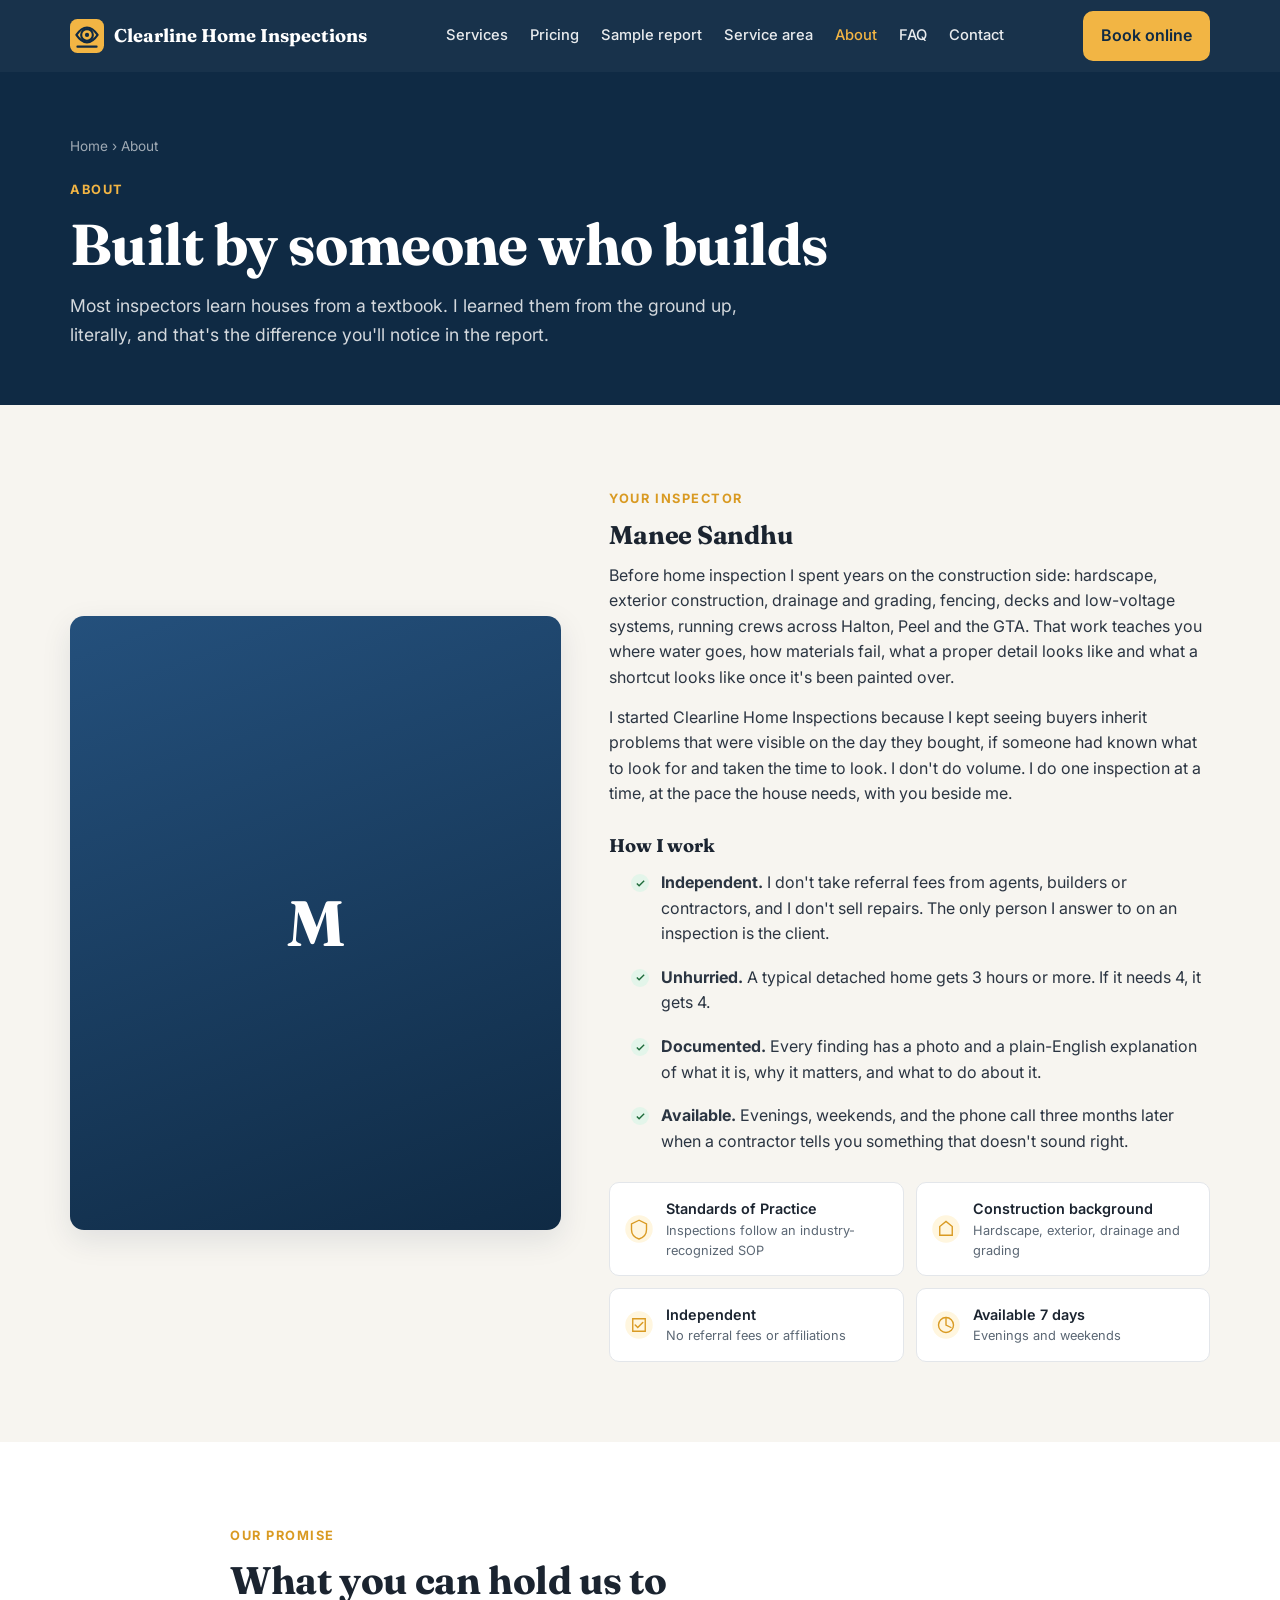
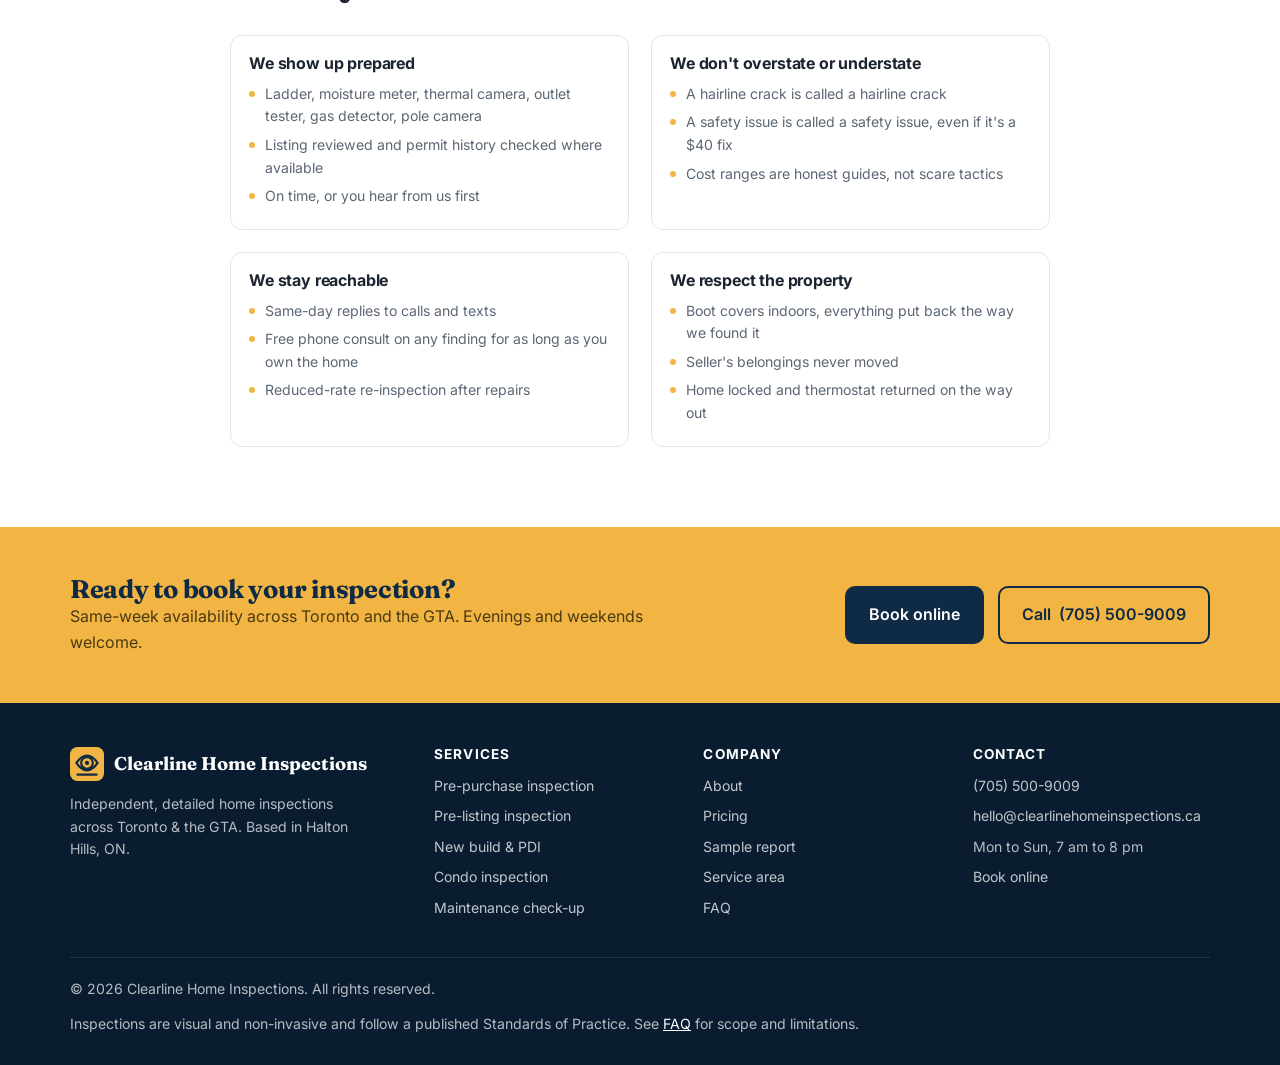
==== about.html @ b822611d "Add files via upload" ====
<!DOCTYPE html>
<html lang="en-CA">
<head>
<meta charset="utf-8">
<meta name="viewport" content="width=device-width, initial-scale=1">
<title>About Your Inspector | Clearline Home Inspections</title>
<meta name="description" content="Meet the inspector behind Clearline Home Inspections: a construction background, an independent approach, and a commitment to unhurried, fully documented inspections.">
<meta property="og:title" content="About Your Inspector | Clearline Home Inspections">
<meta property="og:description" content="Meet the inspector behind Clearline Home Inspections: a construction background, an independent approach, and a commitment to unhurried, fully documented inspections.">
<meta property="og:type" content="website">
<link rel="icon" href="data:image/svg+xml,%3Csvg xmlns='http://www.w3.org/2000/svg' viewBox='0 0 64 64'%3E%3Crect width='64' height='64' rx='14' fill='%230f2a44'/%3E%3Ccircle cx='32' cy='30' r='11' fill='none' stroke='%23f2b544' stroke-width='4'/%3E%3Ccircle cx='32' cy='30' r='4' fill='%23f2b544'/%3E%3Cpath d='M12 30c6-9 12-14 20-14s14 5 20 14c-6 9-12 14-20 14S18 39 12 30z' fill='none' stroke='%23f2b544' stroke-width='4' stroke-linejoin='round'/%3E%3C/svg%3E">
<link rel="preconnect" href="https://fonts.googleapis.com">
<link rel="preconnect" href="https://fonts.gstatic.com" crossorigin>
<link href="https://fonts.googleapis.com/css2?family=Inter:wght@400;500;600;700;800&family=Fraunces:opsz,wght@9..144,600;9..144,700&display=swap" rel="stylesheet">
<link rel="stylesheet" href="styles.css">
</head>
<body>
<header class="site">
  <div class="container">
    <nav class="main">
      <a class="logo" href="index.html" aria-label="Home"><svg viewBox="0 0 64 64" aria-hidden="true"><rect width="64" height="64" rx="14" fill="#f2b544"/><circle cx="32" cy="30" r="11" fill="none" stroke="#0f2a44" stroke-width="4"/><circle cx="32" cy="30" r="4" fill="#0f2a44"/><path d="M12 30c6-9 12-14 20-14s14 5 20 14c-6 9-12 14-20 14S18 39 12 30z" fill="none" stroke="#0f2a44" stroke-width="4" stroke-linejoin="round"/><path d="M14 52h36" stroke="#0f2a44" stroke-width="4" stroke-linecap="round"/></svg><span data-brand="name">Clearline Home Inspections</span></a>
      <ul class="navlinks" id="navlinks">
        <li><a href="services.html">Services</a></li>
        <li><a href="pricing.html">Pricing</a></li>
        <li><a href="sample-report.html">Sample report</a></li>
        <li><a href="service-area.html">Service area</a></li>
        <li><a href="about.html">About</a></li>
        <li><a href="faq.html">FAQ</a></li>
        <li><a href="contact.html">Contact</a></li>
      </ul>
      <div class="nav-cta">
        <a class="phone" data-brand="phone-link" href="tel:+17055009009"><span data-brand="phone">(705) 500-9009</span></a>
        <a class="btn btn-primary" href="book.html" style="padding:10px 16px">Book online</a>
        <button class="burger" aria-label="Menu">☰</button>
      </div>
    </nav>
  </div>
</header>
<main>
<section class="page-hero">
  <div class="container">
    <div class="crumbs"><a href="index.html">Home</a> › About</div>
    <span class="eyebrow">About</span>
    <h1>Built by someone who builds</h1>
    <p class="lead">Most inspectors learn houses from a textbook. I learned them from the ground up, literally, and that's the difference you'll notice in the report.</p>
  </div>
</section>

<section class="about">
  <div class="container about-grid">
    <div class="portrait" aria-label="Inspector photo placeholder">M</div>
    <div class="prose">
      <span class="eyebrow">Your inspector</span>
      <h2 style="margin-top:0"><span data-brand="inspector">Manee Sandhu</span></h2>
      <p>Before home inspection I spent years on the construction side: hardscape, exterior construction, drainage and grading, fencing, decks and low-voltage systems, running crews across Halton, Peel and the GTA. That work teaches you where water goes, how materials fail, what a proper detail looks like and what a shortcut looks like once it's been painted over.</p>
      <p>I started <span data-brand="name">Clearline Home Inspections</span> because I kept seeing buyers inherit problems that were visible on the day they bought, if someone had known what to look for and taken the time to look. I don't do volume. I do one inspection at a time, at the pace the house needs, with you beside me.</p>
      <h3>How I work</h3>
      <ul class="check-list">
        <li><b>Independent.</b> I don't take referral fees from agents, builders or contractors, and I don't sell repairs. The only person I answer to on an inspection is the client.</li>
        <li><b>Unhurried.</b> A typical detached home gets 3 hours or more. If it needs 4, it gets 4.</li>
        <li><b>Documented.</b> Every finding has a photo and a plain-English explanation of what it is, why it matters, and what to do about it.</li>
        <li><b>Available.</b> Evenings, weekends, and the phone call three months later when a contractor tells you something that doesn't sound right.</li>
      </ul>
      <div class="creds">
        <div class="cred"><svg viewBox="0 0 48 48" fill="none"><circle cx="24" cy="24" r="22" fill="#fff6df"/><path d="M24 10 12 16v9c0 8 5.3 12.6 12 15 6.7-2.4 12-7 12-15v-9z" stroke="#d99a22" stroke-width="2.2"/></svg><div>Standards of Practice<small>Inspections follow an industry-recognized SOP</small></div></div>
        <div class="cred"><svg viewBox="0 0 48 48" fill="none"><circle cx="24" cy="24" r="22" fill="#fff6df"/><path d="M14 34V20l10-8 10 8v14z" stroke="#d99a22" stroke-width="2.2"/></svg><div>Construction background<small>Hardscape, exterior, drainage and grading</small></div></div>
        <div class="cred"><svg viewBox="0 0 48 48" fill="none"><circle cx="24" cy="24" r="22" fill="#fff6df"/><path d="M14 14h20v20H14z" stroke="#d99a22" stroke-width="2.2"/><path d="m18 24 4 4 8-8" stroke="#d99a22" stroke-width="2.4" stroke-linecap="round"/></svg><div>Independent<small>No referral fees or affiliations</small></div></div>
        <div class="cred"><svg viewBox="0 0 48 48" fill="none"><circle cx="24" cy="24" r="22" fill="#fff6df"/><path d="M24 12v12l8 4" stroke="#d99a22" stroke-width="2.2" stroke-linecap="round"/><circle cx="24" cy="24" r="12" stroke="#d99a22" stroke-width="2.2"/></svg><div>Available 7 days<small>Evenings and weekends</small></div></div>
        <!-- CERTIFICATION BADGES: once certified, add the official badge image to /badges and a block like:
        <div class="cred"><img src="badges/internachi-cpi.png" alt="InterNACHI Certified Professional Inspector"><div>InterNACHI CPI<small>Certified Professional Inspector</small></div></div>
        -->
      </div>
    </div>
  </div>
</section>

<section>
  <div class="container narrow">
    <span class="eyebrow">Our promise</span>
    <h2>What you can hold us to</h2>
    <div class="grid2 mt32">
      <div class="sys"><h3>We show up prepared</h3><ul><li>Ladder, moisture meter, thermal camera, outlet tester, gas detector, pole camera</li><li>Listing reviewed and permit history checked where available</li><li>On time, or you hear from us first</li></ul></div>
      <div class="sys"><h3>We don't overstate or understate</h3><ul><li>A hairline crack is called a hairline crack</li><li>A safety issue is called a safety issue, even if it's a $40 fix</li><li>Cost ranges are honest guides, not scare tactics</li></ul></div>
      <div class="sys"><h3>We stay reachable</h3><ul><li>Same-day replies to calls and texts</li><li>Free phone consult on any finding for as long as you own the home</li><li>Reduced-rate re-inspection after repairs</li></ul></div>
      <div class="sys"><h3>We respect the property</h3><ul><li>Boot covers indoors, everything put back the way we found it</li><li>Seller's belongings never moved</li><li>Home locked and thermostat returned on the way out</li></ul></div>
    </div>
  </div>
</section>
<div class="cta-band">
  <div class="container">
    <div><h2>Ready to book your inspection?</h2><p>Same-week availability across Toronto and the GTA. Evenings and weekends welcome.</p></div>
    <div class="actions"><a class="btn btn-dark" href="book.html">Book online</a><a class="btn btn-outline" data-brand="phone-link" href="tel:+17055009009">Call <span data-brand="phone">(705) 500-9009</span></a></div>
  </div>
</div>
</main>
<footer class="site">
  <div class="container">
    <div class="foot-grid">
      <div>
        <a class="logo" href="index.html" style="color:#fff;margin-bottom:12px"><svg viewBox="0 0 64 64" aria-hidden="true"><rect width="64" height="64" rx="14" fill="#f2b544"/><circle cx="32" cy="30" r="11" fill="none" stroke="#0f2a44" stroke-width="4"/><circle cx="32" cy="30" r="4" fill="#0f2a44"/><path d="M12 30c6-9 12-14 20-14s14 5 20 14c-6 9-12 14-20 14S18 39 12 30z" fill="none" stroke="#0f2a44" stroke-width="4" stroke-linejoin="round"/><path d="M14 52h36" stroke="#0f2a44" stroke-width="4" stroke-linecap="round"/></svg><span data-brand="name">Clearline Home Inspections</span></a>
        <p style="max-width:34ch">Independent, detailed home inspections across <span data-brand="area">Toronto &amp; the GTA</span>. Based in <span data-brand="base">Halton Hills, ON</span>.</p>
      </div>
      <div><h4>Services</h4><ul>
        <li><a href="services-pre-purchase.html">Pre-purchase inspection</a></li>
        <li><a href="services-pre-listing.html">Pre-listing inspection</a></li>
        <li><a href="services-new-build-pdi.html">New build &amp; PDI</a></li>
        <li><a href="services-condo.html">Condo inspection</a></li>
        <li><a href="services-maintenance.html">Maintenance check-up</a></li>
      </ul></div>
      <div><h4>Company</h4><ul>
        <li><a href="about.html">About</a></li>
        <li><a href="pricing.html">Pricing</a></li>
        <li><a href="sample-report.html">Sample report</a></li>
        <li><a href="service-area.html">Service area</a></li>
        <li><a href="faq.html">FAQ</a></li>
      </ul></div>
      <div><h4>Contact</h4><ul>
        <li><a data-brand="phone-link" href="tel:+17055009009"><span data-brand="phone">(705) 500-9009</span></a></li>
        <li><a data-brand="email-link" href="mailto:hello@clearlinehomeinspections.ca"><span data-brand="email">hello@clearlinehomeinspections.ca</span></a></li>
        <li><span data-brand="hours">Mon to Sun, 7 am to 8 pm</span></li>
        <li><a href="book.html">Book online</a></li>
      </ul></div>
    </div>
    <div class="foot-bottom">
      <div>© <span id="yr"></span> <span data-brand="name">Clearline Home Inspections</span>. All rights reserved.</div>
      <div>Inspections are visual and non-invasive and follow a published Standards of Practice. See <a href="faq.html" style="color:#fff">FAQ</a> for scope and limitations.</div>
    </div>
  </div>
</footer>
<div class="toast" id="toast">Thanks! Opening your email app to send the request.</div>
<script src="site.js"></script>
</body>
</html>
---- styles.css ----
:root{
  --navy:#0f2a44; --navy-2:#163a5c; --ink:#1b2430; --muted:#5b6774;
  --amber:#f2b544; --amber-2:#d99a22; --paper:#f7f5f0; --white:#fff;
  --line:#e3e6ea; --ok:#2e8b57; --radius:14px;
  --shadow:0 10px 30px rgba(15,42,68,.10);
}
*{box-sizing:border-box;margin:0;padding:0}
html{scroll-behavior:smooth}
body{font-family:Inter,system-ui,-apple-system,Segoe UI,Roboto,sans-serif;color:var(--ink);background:var(--white);line-height:1.6;-webkit-font-smoothing:antialiased}
h1,h2,h3,h4{font-family:Fraunces,Georgia,serif;line-height:1.15;letter-spacing:-.01em}
h1{font-size:clamp(2.2rem,5vw,3.6rem);font-weight:700}
h2{font-size:clamp(1.7rem,3.4vw,2.4rem);font-weight:700}
h3{font-size:1.15rem;font-weight:700}
h4{font-size:1rem;font-weight:700}
p{max-width:62ch}
a{color:inherit}
img,svg{display:block}
.container{width:min(1140px,100% - 40px);margin-inline:auto}
.narrow{max-width:820px}
section{padding:80px 0}
section.tight{padding:56px 0}
.eyebrow{display:inline-block;font-size:.8rem;font-weight:700;letter-spacing:.12em;text-transform:uppercase;color:var(--amber-2);margin-bottom:12px}
.lead{font-size:1.1rem;color:var(--muted)}
.mt12{margin-top:12px}.mt20{margin-top:20px}.mt32{margin-top:32px}.mt48{margin-top:48px}
.btn{display:inline-flex;align-items:center;gap:8px;padding:14px 22px;border-radius:10px;font-weight:600;text-decoration:none;border:2px solid transparent;transition:.2s;cursor:pointer;font-size:1rem;white-space:nowrap}
.btn-primary{background:var(--amber);color:var(--navy);border-color:var(--amber)}
.btn-primary:hover{background:var(--amber-2);border-color:var(--amber-2)}
.btn-ghost{background:transparent;color:#fff;border-color:rgba(255,255,255,.35)}
.btn-ghost:hover{border-color:#fff}
.btn-dark{background:var(--navy);color:#fff}
.btn-dark:hover{background:var(--navy-2)}
.btn-outline{background:transparent;color:var(--navy);border-color:var(--navy)}
.btn-outline:hover{background:var(--navy);color:#fff}
.actions{display:flex;gap:14px;flex-wrap:wrap}

/* NAV */
header.site{position:sticky;top:0;z-index:50;background:rgba(15,42,68,.96);backdrop-filter:blur(8px);color:#fff}
nav.main{display:flex;align-items:center;justify-content:space-between;height:72px}
.logo{display:flex;align-items:center;gap:10px;font-family:Fraunces,serif;font-weight:700;font-size:1.15rem;text-decoration:none;white-space:nowrap}
.logo svg{width:34px;height:34px}
.navlinks{display:flex;gap:22px;list-style:none;font-size:.92rem;font-weight:500;white-space:nowrap;align-items:center}
.navlinks a{text-decoration:none;opacity:.9}
.navlinks a:hover,.navlinks a.active{opacity:1;color:var(--amber)}
.nav-cta{display:flex;align-items:center;gap:14px}
.phone{font-weight:600;text-decoration:none}
.burger{display:none;background:none;border:0;color:#fff;font-size:1.6rem;cursor:pointer}
@media(max-width:1400px){.phone{display:none}}
@media(max-width:1100px){.navlinks{gap:16px;font-size:.88rem}}
@media(max-width:960px){
  .navlinks,.phone{display:none}
  .burger{display:block}
  .navlinks.open{display:flex;position:absolute;top:72px;left:0;right:0;flex-direction:column;background:var(--navy);padding:20px;gap:16px;border-top:1px solid rgba(255,255,255,.1);align-items:flex-start}
  .nav-cta .btn{padding:10px 14px;font-size:.9rem}
}

/* HERO */
.hero{background:radial-gradient(1200px 600px at 80% -10%,#24507c 0%,var(--navy) 55%);color:#fff;padding:96px 0 72px;position:relative;overflow:hidden}
.hero::after{content:"";position:absolute;inset:auto -10% -40% auto;width:60%;height:120%;background:url("data:image/svg+xml,%3Csvg xmlns='http://www.w3.org/2000/svg' viewBox='0 0 400 400'%3E%3Cg fill='none' stroke='%23ffffff' stroke-opacity='.06' stroke-width='2'%3E%3Cpath d='M40 360V160l160-120 160 120v200z'/%3E%3Cpath d='M40 160h320M200 40v320M120 360V220h60v140M240 200h80v80h-80z'/%3E%3C/g%3E%3C/svg%3E") no-repeat center/contain;pointer-events:none}
.hero-grid{display:grid;grid-template-columns:1.15fr .85fr;gap:48px;align-items:center;position:relative;z-index:1}
.hero .eyebrow{color:var(--amber)}
.hero .lead{color:rgba(255,255,255,.85);margin:20px 0 32px;font-size:1.15rem}
.hero-points{display:flex;gap:22px;flex-wrap:wrap;margin-top:34px;font-size:.92rem;color:rgba(255,255,255,.85)}
.hero-points span{display:flex;align-items:center;gap:8px}
.hero-points svg{width:18px;height:18px}
@media(max-width:900px){.hero-grid{grid-template-columns:1fr}.hero{padding:64px 0}}

/* page hero (inner pages) */
.page-hero{background:var(--navy);color:#fff;padding:64px 0 56px}
.page-hero .eyebrow{color:var(--amber)}
.page-hero .lead{color:rgba(255,255,255,.82);margin-top:14px}
.crumbs{font-size:.85rem;color:rgba(255,255,255,.6);margin-bottom:18px}
.crumbs a{text-decoration:none}

/* forms */
.quote-card{background:#fff;color:var(--ink);border-radius:var(--radius);padding:28px;box-shadow:var(--shadow);border:1px solid var(--line)}
.quote-card h3{margin-bottom:6px}
.quote-card .sub{color:var(--muted);font-size:.9rem;margin-bottom:18px}
.field{margin-bottom:12px}
.field label{display:block;font-size:.82rem;font-weight:600;margin-bottom:4px;color:var(--muted)}
.field input,.field select,.field textarea{width:100%;padding:12px 14px;border:1px solid var(--line);border-radius:8px;font:inherit;background:#fbfbfb}
.field input:focus,.field select:focus,.field textarea:focus{outline:2px solid var(--amber);border-color:transparent}
.row2{display:grid;grid-template-columns:1fr 1fr;gap:12px}
.fine{font-size:.78rem;color:var(--muted);margin-top:10px}
@media(max-width:520px){.row2{grid-template-columns:1fr}}

/* TRUST STRIP */
.trust{background:var(--paper);padding:26px 0;border-bottom:1px solid var(--line)}
.trust-grid{display:grid;grid-template-columns:repeat(4,1fr);gap:18px}
.trust-item{display:flex;align-items:center;gap:12px;font-weight:600;font-size:.95rem}
.trust-item svg{width:38px;height:38px;flex:none}
.trust-item small{display:block;font-weight:400;color:var(--muted);font-size:.8rem}
@media(max-width:900px){.trust-grid{grid-template-columns:repeat(2,1fr)}}
@media(max-width:520px){.trust-grid{grid-template-columns:1fr}}

/* CARDS */
.grid2{display:grid;grid-template-columns:1fr 1fr;gap:22px}
.grid3{display:grid;grid-template-columns:repeat(3,1fr);gap:22px}
.grid4{display:grid;grid-template-columns:repeat(4,1fr);gap:16px}
.card{background:#fff;border:1px solid var(--line);border-radius:var(--radius);padding:28px;transition:.2s;display:flex;flex-direction:column}
a.card{text-decoration:none}
.card:hover{transform:translateY(-3px);box-shadow:var(--shadow);border-color:transparent}
.card .icon{width:48px;height:48px;border-radius:12px;background:#fff6df;display:grid;place-items:center;margin-bottom:16px}
.card .icon svg{width:26px;height:26px;stroke:var(--amber-2)}
.card p{color:var(--muted);font-size:.96rem;margin-top:8px}
.card .price{margin-top:auto;padding-top:16px;font-weight:700;color:var(--navy)}
.card .more{margin-top:14px;font-weight:600;color:var(--amber-2);font-size:.9rem}
@media(max-width:900px){.grid3,.grid4{grid-template-columns:1fr 1fr}.grid2{grid-template-columns:1fr}}
@media(max-width:560px){.grid3,.grid4{grid-template-columns:1fr}}

/* PROCESS */
.process{background:var(--navy);color:#fff}
.process .eyebrow{color:var(--amber)}
.process .lead{color:rgba(255,255,255,.8)}
.steps{display:grid;grid-template-columns:repeat(4,1fr);gap:22px;margin-top:44px;counter-reset:step}
.step{position:relative;padding:26px 22px 22px;border:1px solid rgba(255,255,255,.14);border-radius:var(--radius);background:rgba(255,255,255,.04)}
.step::before{counter-increment:step;content:"0" counter(step);font-family:Fraunces,serif;font-size:2rem;font-weight:700;color:var(--amber);display:block;margin-bottom:8px}
.step p{color:rgba(255,255,255,.78);font-size:.94rem;margin-top:6px}
@media(max-width:900px){.steps{grid-template-columns:1fr 1fr}}
@media(max-width:520px){.steps{grid-template-columns:1fr}}

/* SYSTEMS */
.systems{background:var(--paper)}
.sys{background:#fff;border-radius:12px;padding:18px;border:1px solid var(--line)}
.sys h3{font-family:Inter,sans-serif;font-size:1rem;display:flex;align-items:center;gap:10px;margin-bottom:8px}
.sys h3 svg{width:22px;height:22px;stroke:var(--navy)}
.sys ul{list-style:none;font-size:.88rem;color:var(--muted)}
.sys li{padding:3px 0 3px 16px;position:relative}
.sys li::before{content:"";position:absolute;left:0;top:11px;width:6px;height:6px;border-radius:50%;background:var(--amber)}

/* REPORT PREVIEW */
.report-grid{display:grid;grid-template-columns:1fr 1fr;gap:48px;align-items:center}
.report-mock{background:var(--paper);border-radius:var(--radius);padding:24px;border:1px solid var(--line);box-shadow:var(--shadow)}
.report-mock .hdr{display:flex;justify-content:space-between;align-items:center;margin-bottom:14px;font-size:.8rem;color:var(--muted)}
.tag{padding:3px 10px;border-radius:99px;font-weight:700;font-size:.72rem;white-space:nowrap;display:inline-block;vertical-align:middle}
.tag.red{background:#fde8e8;color:#b42318}.tag.amb{background:#fff4d6;color:#8a5a00}.tag.blu{background:#e6f0fb;color:#1d4f91}.tag.grn{background:#e3f5ea;color:#1e6b3a}
.finding{background:#fff;border:1px solid var(--line);border-radius:10px;padding:14px;margin-bottom:10px;display:grid;grid-template-columns:64px 1fr;gap:12px;align-items:center}
.finding .ph{height:56px;border-radius:8px;background:linear-gradient(135deg,#cfd8e3,#9fb0c4)}
.finding b{display:block;font-size:.9rem}
.finding span{font-size:.8rem;color:var(--muted)}
.checks{list-style:none;margin-top:22px}
.checks li{display:flex;gap:10px;align-items:flex-start;margin-bottom:10px}
.checks svg{width:20px;height:20px;flex:none;margin-top:3px}
@media(max-width:900px){.report-grid{grid-template-columns:1fr}}

/* AREA */
.area-grid{display:grid;grid-template-columns:1fr 1fr;gap:48px;align-items:center}
.chips{display:flex;flex-wrap:wrap;gap:8px;margin-top:20px}
.chip{background:var(--paper);border:1px solid var(--line);padding:7px 12px;border-radius:99px;font-size:.88rem;font-weight:500}
.area-map{background:var(--navy);border-radius:var(--radius);padding:30px;color:#fff;min-height:300px;display:grid;place-items:center;text-align:center}
.area-map svg{width:min(320px,100%);height:auto}
@media(max-width:900px){.area-grid{grid-template-columns:1fr}}

/* ABOUT */
.about{background:var(--paper)}
.about-grid{display:grid;grid-template-columns:.9fr 1.1fr;gap:48px;align-items:center}
.portrait{aspect-ratio:4/5;border-radius:var(--radius);background:linear-gradient(160deg,#24507c,var(--navy));display:grid;place-items:center;color:#fff;font-family:Fraunces,serif;font-size:4rem;font-weight:700;box-shadow:var(--shadow)}
.creds{display:grid;grid-template-columns:1fr 1fr;gap:12px;margin-top:22px}
.cred{background:#fff;border:1px solid var(--line);border-radius:10px;padding:14px;display:flex;gap:12px;align-items:center;font-size:.9rem;font-weight:600}
.cred svg,.cred img{width:30px;height:30px;flex:none}
.cred small{display:block;font-weight:400;color:var(--muted);font-size:.8rem}
@media(max-width:900px){.about-grid{grid-template-columns:1fr}.portrait{max-width:320px}}

/* FAQ */
details{border:1px solid var(--line);border-radius:12px;padding:18px 22px;margin-bottom:10px;background:#fff}
summary{cursor:pointer;font-weight:600;list-style:none;display:flex;justify-content:space-between;align-items:center;gap:12px}
summary::-webkit-details-marker{display:none}
summary::after{content:"+";font-size:1.4rem;color:var(--amber-2);font-weight:400}
details[open] summary::after{content:"–"}
details p{margin-top:10px;color:var(--muted)}

/* CONTACT */
.contact{background:var(--navy);color:#fff}
.contact .eyebrow{color:var(--amber)}
.contact-grid{display:grid;grid-template-columns:1fr 1fr;gap:48px}
.contact-list{list-style:none;margin-top:24px;display:grid;gap:14px}
.contact-list li{display:flex;gap:12px;align-items:center}
.contact-list svg{width:22px;height:22px;stroke:var(--amber);flex:none}
.contact-list a{text-decoration:none}
.contact .quote-card{color:var(--ink)}
@media(max-width:900px){.contact-grid{grid-template-columns:1fr}}

/* CTA band */
.cta-band{background:var(--amber);color:var(--navy);padding:48px 0}
.cta-band .container{display:flex;justify-content:space-between;align-items:center;gap:24px;flex-wrap:wrap}
.cta-band h2{font-size:1.6rem}
.cta-band p{color:#4a3a10}

/* content pages */
.prose{max-width:760px}
.prose h2{margin-top:44px;margin-bottom:12px;font-size:1.6rem}
.prose h3{margin-top:28px;margin-bottom:8px}
.prose p{margin-bottom:14px;max-width:none;color:#2b3542}
.prose ul,.prose ol{margin:0 0 16px 22px;color:#2b3542}
.prose li{margin-bottom:6px}
.side{position:sticky;top:96px}
.two-col{display:grid;grid-template-columns:1fr 360px;gap:48px;align-items:start}
@media(max-width:960px){.two-col{grid-template-columns:1fr}.side{position:static}}
.callout{background:var(--paper);border-left:4px solid var(--amber);padding:18px 22px;border-radius:0 12px 12px 0;margin:22px 0}
.callout b{display:block;margin-bottom:4px}
.check-list{list-style:none;margin:0}
.check-list li{padding:6px 0 6px 30px;position:relative}
.check-list li::before{content:"";position:absolute;left:0;top:10px;width:18px;height:18px;border-radius:50%;background:#e3f5ea url("data:image/svg+xml,%3Csvg xmlns='http://www.w3.org/2000/svg' viewBox='0 0 24 24' fill='none' stroke='%231e6b3a' stroke-width='3'%3E%3Cpath d='M20 6 9 17l-5-5'/%3E%3C/svg%3E") center/11px no-repeat}
.x-list li::before{background:#fde8e8 url("data:image/svg+xml,%3Csvg xmlns='http://www.w3.org/2000/svg' viewBox='0 0 24 24' fill='none' stroke='%23b42318' stroke-width='3'%3E%3Cpath d='M18 6 6 18M6 6l12 12'/%3E%3C/svg%3E") center/10px no-repeat}

/* pricing */
.price-table{width:100%;border-collapse:collapse;background:#fff;border-radius:var(--radius);overflow:hidden;box-shadow:var(--shadow);font-size:.95rem}
.price-table th,.price-table td{padding:16px 18px;text-align:left;border-bottom:1px solid var(--line);vertical-align:top}
.price-table th{background:var(--navy);color:#fff;font-weight:600;font-size:.85rem;letter-spacing:.04em;text-transform:uppercase}
.price-table tr:last-child td{border-bottom:0}
.price-table td.p{font-weight:700;color:var(--navy);white-space:nowrap}
.price-table td small{display:block;color:var(--muted);font-weight:400}
.price-table .band td:first-child{font-weight:700}
.table-wrap{overflow-x:auto;margin-top:28px}
.addons{display:grid;grid-template-columns:repeat(3,1fr);gap:16px;margin-top:28px}
.addon{background:#fff;border:1px solid var(--line);border-radius:12px;padding:18px;display:flex;justify-content:space-between;gap:12px;align-items:flex-start}
.addon b{display:block}
.addon small{color:var(--muted)}
.addon .p{font-weight:700;color:var(--navy);white-space:nowrap}
@media(max-width:900px){.addons{grid-template-columns:1fr}}
.includes{background:var(--paper)}

/* sample report page */
.rpt{max-width:900px;margin-inline:auto;background:#fff;border:1px solid var(--line);border-radius:var(--radius);box-shadow:var(--shadow);overflow:hidden}
.rpt-cover{background:var(--navy);color:#fff;padding:44px 40px}
.rpt-cover h1{font-size:2rem}
.rpt-meta{display:grid;grid-template-columns:repeat(3,1fr);gap:14px;margin-top:24px;font-size:.9rem}
.rpt-meta div{background:rgba(255,255,255,.08);padding:12px 14px;border-radius:10px}
.rpt-meta small{display:block;color:rgba(255,255,255,.6);font-size:.75rem;text-transform:uppercase;letter-spacing:.06em}
.rpt-body{padding:36px 40px}
.rpt-body h2{font-size:1.4rem;margin:36px 0 14px;padding-bottom:8px;border-bottom:2px solid var(--amber)}
.rpt-body h2:first-child{margin-top:0}
.rpt-body p{max-width:none;color:#2b3542}
.rpt-sum{display:grid;grid-template-columns:repeat(4,1fr);gap:12px;margin:18px 0 22px}
.rpt-sum div{border-radius:10px;padding:14px;text-align:center}
.rpt-sum b{display:block;font-size:1.8rem;font-family:Fraunces,serif}
.rpt-sum span{font-size:.8rem;font-weight:600}
.rpt-sum .red{background:#fde8e8;color:#b42318}.rpt-sum .amb{background:#fff4d6;color:#8a5a00}.rpt-sum .blu{background:#e6f0fb;color:#1d4f91}.rpt-sum .grn{background:#e3f5ea;color:#1e6b3a}
.rf{border:1px solid var(--line);border-radius:12px;padding:18px;margin:12px 0;display:grid;grid-template-columns:150px 1fr;gap:18px}
.rf .ph{aspect-ratio:4/3;border-radius:8px;background:linear-gradient(135deg,#cfd8e3,#9fb0c4);display:grid;place-items:center;color:#fff;font-size:.72rem;text-align:center;padding:8px}
.rf h4{font-family:Inter,sans-serif;font-size:1rem;display:flex;gap:10px;align-items:center;flex-wrap:wrap;margin-bottom:6px}
.rf p{font-size:.92rem;margin-bottom:6px}
.rf .rec{font-size:.88rem;background:var(--paper);padding:10px 12px;border-radius:8px;margin-top:8px}
.rf .rec b{color:var(--navy)}
.rpt-info{display:grid;grid-template-columns:1fr 1fr;gap:10px 24px;font-size:.92rem;margin-bottom:10px}
.rpt-info div{display:flex;justify-content:space-between;border-bottom:1px dashed var(--line);padding:6px 0}
.rpt-info span:last-child{font-weight:600;text-align:right}
.side .rpt-info span:last-child{white-space:nowrap;padding-left:12px}
.side .rpt-info span:first-child{color:var(--muted)}
.rpt-note{font-size:.85rem;color:var(--muted);background:var(--paper);padding:14px 16px;border-radius:10px;margin-top:14px}
@media(max-width:700px){.rf{grid-template-columns:1fr}.rpt-sum{grid-template-columns:1fr 1fr}.rpt-info{grid-template-columns:1fr}.rpt-body,.rpt-cover{padding:26px 20px}.rpt-meta{grid-template-columns:1fr}}
@media print{header.site,footer.site,.cta-band,.page-hero,.no-print{display:none!important}.rpt{box-shadow:none;border:0}}

/* booking */
.book-grid{display:grid;grid-template-columns:1.1fr .9fr;gap:40px;align-items:start}
.cal-box{background:#fff;border:1px solid var(--line);border-radius:var(--radius);box-shadow:var(--shadow);min-height:640px;overflow:hidden}
.cal-placeholder{min-height:640px;display:grid;place-items:center;text-align:center;padding:40px;background:repeating-linear-gradient(45deg,#fafafa,#fafafa 12px,#f3f1eb 12px,#f3f1eb 24px)}
.cal-placeholder p{color:var(--muted);margin-inline:auto}
@media(max-width:960px){.book-grid{grid-template-columns:1fr}}
.slots{display:grid;grid-template-columns:repeat(3,1fr);gap:8px;margin-top:10px}
.slot{border:1px solid var(--line);border-radius:8px;padding:10px;text-align:center;font-size:.88rem;font-weight:600;cursor:pointer;background:#fff}
.slot:hover,.slot.on{border-color:var(--amber);background:#fff6df}

footer.site{background:#0a1d30;color:rgba(255,255,255,.7);padding:44px 0 30px;font-size:.88rem}
.foot-grid{display:grid;grid-template-columns:1.4fr 1fr 1fr 1fr;gap:32px;margin-bottom:30px}
.foot-grid h4{color:#fff;font-family:Inter,sans-serif;font-size:.85rem;text-transform:uppercase;letter-spacing:.08em;margin-bottom:12px}
.foot-grid ul{list-style:none}
.foot-grid li{margin-bottom:8px}
.foot-grid a{color:rgba(255,255,255,.75);text-decoration:none}
.foot-grid a:hover{color:#fff}
.foot-bottom{border-top:1px solid rgba(255,255,255,.1);padding-top:20px;display:flex;justify-content:space-between;flex-wrap:wrap;gap:12px}
@media(max-width:900px){.foot-grid{grid-template-columns:1fr 1fr}}
@media(max-width:520px){.foot-grid{grid-template-columns:1fr}}
.center{text-align:center}
.center p{margin-inline:auto}
.toast{position:fixed;bottom:24px;left:50%;transform:translateX(-50%);background:var(--ok);color:#fff;padding:14px 20px;border-radius:10px;box-shadow:var(--shadow);display:none;z-index:99}
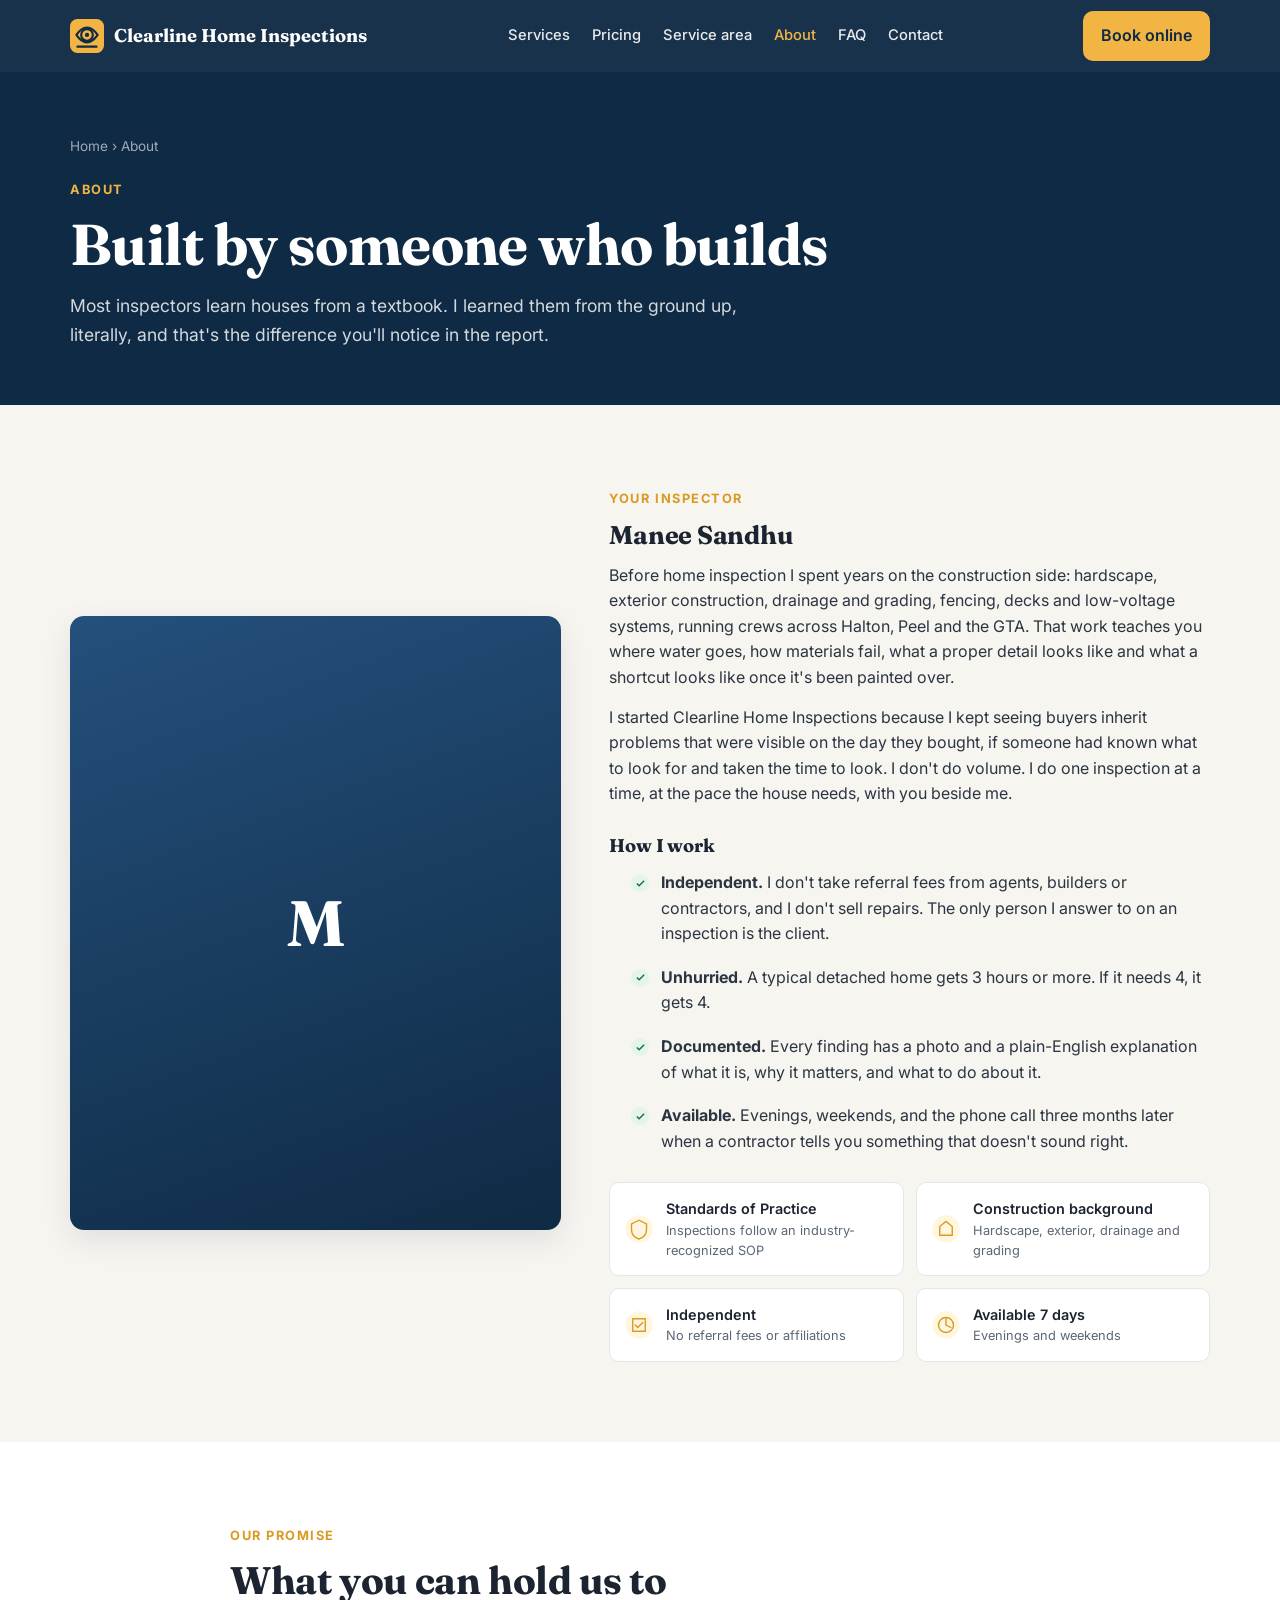
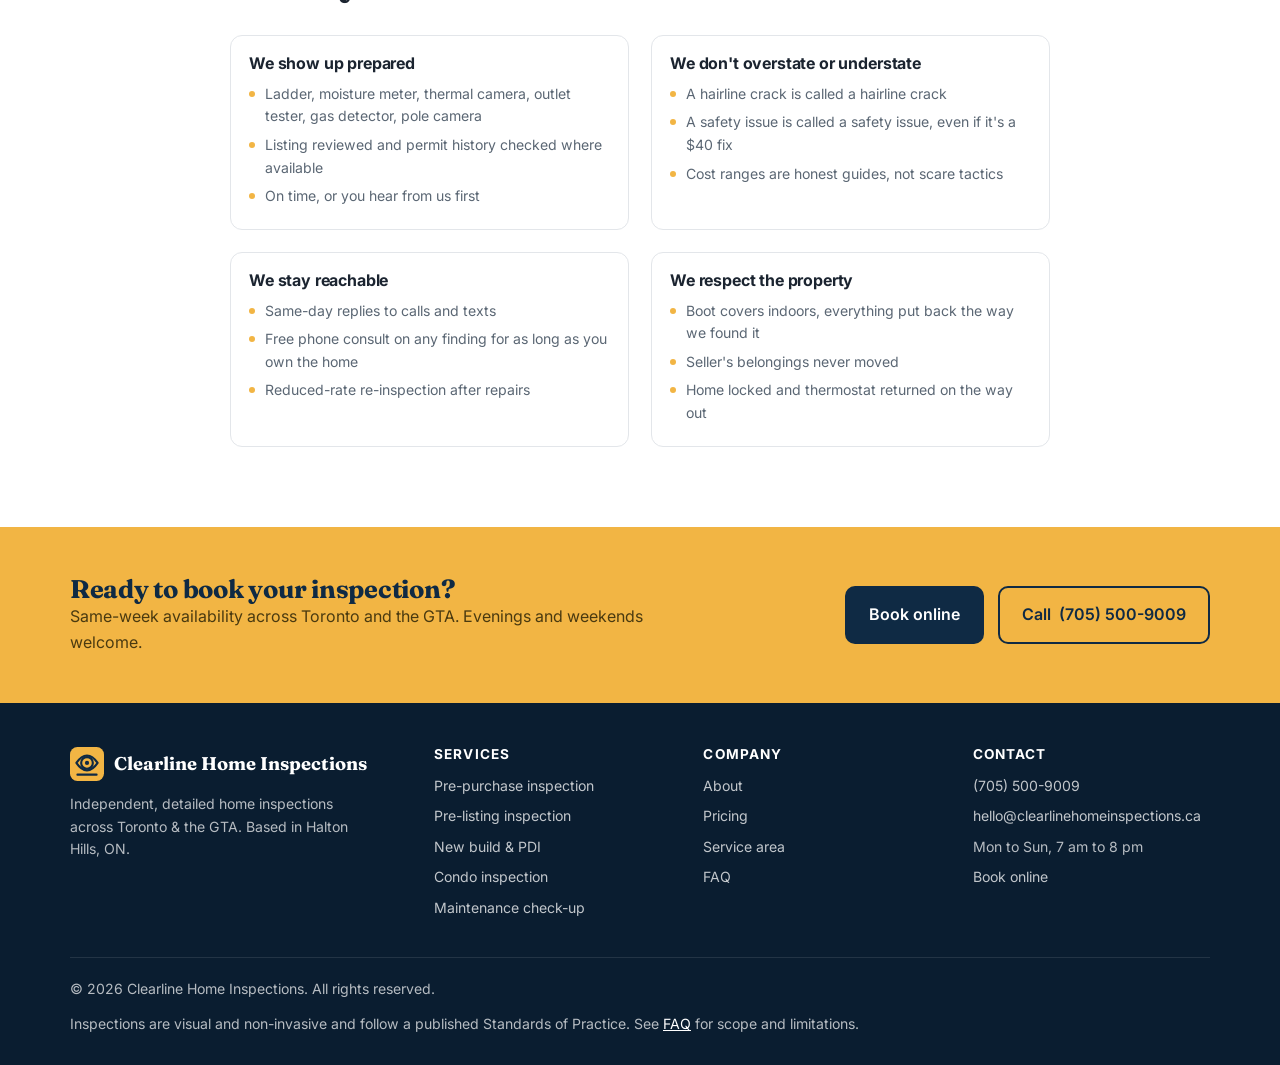
==== commit a0115cde: "Packages: Essential $450, Plus $550 with thermal, Complete $650 with moisture mapping and re-inspect" ====
--- a/about.html
+++ b/about.html
@@ -12,17 +12,16 @@
 <link rel="preconnect" href="https://fonts.googleapis.com">
 <link rel="preconnect" href="https://fonts.gstatic.com" crossorigin>
 <link href="https://fonts.googleapis.com/css2?family=Inter:wght@400;500;600;700;800&family=Fraunces:opsz,wght@9..144,600;9..144,700&display=swap" rel="stylesheet">
-<link rel="stylesheet" href="styles.css">
+<link rel="stylesheet" href="styles.css?v=202609280915">
 </head>
 <body>
 <header class="site">
   <div class="container">
     <nav class="main">
-      <a class="logo" href="index.html" aria-label="Home"><svg viewBox="0 0 64 64" aria-hidden="true"><rect width="64" height="64" rx="14" fill="#f2b544"/><circle cx="32" cy="30" r="11" fill="none" stroke="#0f2a44" stroke-width="4"/><circle cx="32" cy="30" r="4" fill="#0f2a44"/><path d="M12 30c6-9 12-14 20-14s14 5 20 14c-6 9-12 14-20 14S18 39 12 30z" fill="none" stroke="#0f2a44" stroke-width="4" stroke-linejoin="round"/><path d="M14 52h36" stroke="#0f2a44" stroke-width="4" stroke-linecap="round"/></svg><span data-brand="name">Clearline Home Inspections</span></a>
+      <a class="logo" href="index.html" aria-label="Home"><svg viewBox="0 0 64 64" aria-hidden="true"><rect width="64" height="64" rx="14" fill="#f2b544"/><circle cx="32" cy="30" r="11" fill="none" stroke="#0f2a44" stroke-width="4"/><circle cx="32" cy="30" r="4" fill="#0f2a44"/><path d="M12 30c6-9 12-14 20-14s14 5 20 14c-6 9-12 14-20 14S18 39 12 30z" fill="none" stroke="#0f2a44" stroke-width="4" stroke-linejoin="round"/><path d="M14 52h36" stroke="#0f2a44" stroke-width="4" stroke-linecap="round"/></svg><span class="brand-long" data-brand="name">Clearline Home Inspections</span><span class="brand-short" data-brand="short">Clearline</span></a>
       <ul class="navlinks" id="navlinks">
         <li><a href="services.html">Services</a></li>
         <li><a href="pricing.html">Pricing</a></li>
-        <li><a href="sample-report.html">Sample report</a></li>
         <li><a href="service-area.html">Service area</a></li>
         <li><a href="about.html">About</a></li>
         <li><a href="faq.html">FAQ</a></li>
@@ -31,7 +30,7 @@
       <div class="nav-cta">
         <a class="phone" data-brand="phone-link" href="tel:+17055009009"><span data-brand="phone">(705) 500-9009</span></a>
         <a class="btn btn-primary" href="book.html" style="padding:10px 16px">Book online</a>
-        <button class="burger" aria-label="Menu">☰</button>
+        <button class="burger" aria-label="Open menu" aria-expanded="false" aria-controls="navlinks" onclick="toggleMenu()"><svg viewBox="0 0 24 24" width="26" height="26" fill="none" stroke="currentColor" stroke-width="2.4" stroke-linecap="round"><path d="M4 7h16M4 12h16M4 17h16"/></svg></button>
       </div>
     </nav>
   </div>
@@ -110,7 +109,6 @@
       <div><h4>Company</h4><ul>
         <li><a href="about.html">About</a></li>
         <li><a href="pricing.html">Pricing</a></li>
-        <li><a href="sample-report.html">Sample report</a></li>
         <li><a href="service-area.html">Service area</a></li>
         <li><a href="faq.html">FAQ</a></li>
       </ul></div>
@@ -128,6 +126,6 @@
   </div>
 </footer>
 <div class="toast" id="toast">Thanks! Opening your email app to send the request.</div>
-<script src="site.js"></script>
+<script src="site.js?v=202609280915"></script>
 </body>
 </html>
--- a/styles.css
+++ b/styles.css
@@ -6,7 +6,7 @@
 }
 *{box-sizing:border-box;margin:0;padding:0}
 html{scroll-behavior:smooth}
-body{font-family:Inter,system-ui,-apple-system,Segoe UI,Roboto,sans-serif;color:var(--ink);background:var(--white);line-height:1.6;-webkit-font-smoothing:antialiased}
+body{overflow-x:hidden;font-family:Inter,system-ui,-apple-system,Segoe UI,Roboto,sans-serif;color:var(--ink);background:var(--white);line-height:1.6;-webkit-font-smoothing:antialiased}
 h1,h2,h3,h4{font-family:Fraunces,Georgia,serif;line-height:1.15;letter-spacing:-.01em}
 h1{font-size:clamp(2.2rem,5vw,3.6rem);font-weight:700}
 h2{font-size:clamp(1.7rem,3.4vw,2.4rem);font-weight:700}
@@ -43,13 +43,17 @@
 .navlinks a:hover,.navlinks a.active{opacity:1;color:var(--amber)}
 .nav-cta{display:flex;align-items:center;gap:14px}
 .phone{font-weight:600;text-decoration:none}
-.burger{display:none;background:none;border:0;color:#fff;font-size:1.6rem;cursor:pointer}
+.burger{display:none;background:none;border:0;color:#fff;cursor:pointer;padding:8px;margin-right:-8px;border-radius:8px}
+.burger:active,.burger[aria-expanded="true"]{background:rgba(255,255,255,.12)}
+.burger svg{display:block}
 @media(max-width:1400px){.phone{display:none}}
 @media(max-width:1100px){.navlinks{gap:16px;font-size:.88rem}}
 @media(max-width:960px){
   .navlinks,.phone{display:none}
   .burger{display:block}
-  .navlinks.open{display:flex;position:absolute;top:72px;left:0;right:0;flex-direction:column;background:var(--navy);padding:20px;gap:16px;border-top:1px solid rgba(255,255,255,.1);align-items:flex-start}
+  .navlinks.open{display:flex;position:absolute;top:72px;left:0;right:0;flex-direction:column;background:var(--navy);padding:8px 0 12px;gap:0;border-top:1px solid rgba(255,255,255,.1);align-items:stretch;box-shadow:0 16px 30px rgba(0,0,0,.35)}
+  .navlinks.open li a{display:block;padding:14px 20px;font-size:1.05rem;border-bottom:1px solid rgba(255,255,255,.06)}
+  .navlinks.open li:last-child a{border-bottom:0}
   .nav-cta .btn{padding:10px 14px;font-size:.9rem}
 }
 
@@ -273,3 +277,50 @@
 .center{text-align:center}
 .center p{margin-inline:auto}
 .toast{position:fixed;bottom:24px;left:50%;transform:translateX(-50%);background:var(--ok);color:#fff;padding:14px 20px;border-radius:10px;box-shadow:var(--shadow);display:none;z-index:99}
+
+/* packages */
+.tiers{display:grid;grid-template-columns:repeat(3,1fr);gap:22px;margin-top:40px;align-items:stretch}
+.tier{background:#fff;border:1px solid var(--line);border-radius:var(--radius);padding:28px;display:flex;flex-direction:column;position:relative}
+.tier.pop{border:2px solid var(--amber);box-shadow:var(--shadow)}
+.tier .flag{position:absolute;top:-13px;left:24px;background:var(--amber);color:var(--navy);font-size:.72rem;font-weight:800;letter-spacing:.08em;text-transform:uppercase;padding:5px 12px;border-radius:99px}
+.tier.soon{opacity:.85;background:var(--paper)}
+.tier.soon .flag{background:var(--navy);color:#fff}
+.tier h3{font-size:1.4rem}
+.tier .from{margin:10px 0 4px;font-family:Fraunces,serif;font-size:2.2rem;font-weight:700;color:var(--navy);line-height:1}
+.tier .from small{font-family:Inter,sans-serif;font-size:.85rem;color:var(--muted);font-weight:500}
+.tier .who{color:var(--muted);font-size:.92rem;margin-bottom:16px}
+.tier ul{list-style:none;margin:0 0 20px;font-size:.92rem}
+.tier li{padding:6px 0 6px 28px;position:relative;border-top:1px dashed var(--line)}
+.tier li::before{content:"";position:absolute;left:0;top:9px;width:18px;height:18px;border-radius:50%;background:#e3f5ea url("data:image/svg+xml,%3Csvg xmlns='http://www.w3.org/2000/svg' viewBox='0 0 24 24' fill='none' stroke='%231e6b3a' stroke-width='3'%3E%3Cpath d='M20 6 9 17l-5-5'/%3E%3C/svg%3E") center/11px no-repeat}
+.tier li.plus::before{background:#fff4d6 url("data:image/svg+xml,%3Csvg xmlns='http://www.w3.org/2000/svg' viewBox='0 0 24 24' fill='none' stroke='%238a5a00' stroke-width='3'%3E%3Cpath d='M12 5v14M5 12h14'/%3E%3C/svg%3E") center/11px no-repeat}
+.tier li.inherit{color:var(--muted);font-weight:600}
+.tier .cta{margin-top:auto}
+.tier .cta .btn{width:100%;justify-content:center}
+.tier .note{font-size:.8rem;color:var(--muted);margin-top:10px}
+@media(max-width:960px){.tiers{grid-template-columns:1fr}}
+.compare{margin-top:32px;font-size:.9rem;color:var(--muted);background:#fff;border:1px solid var(--line);border-radius:12px;padding:16px 20px}
+.compare b{color:var(--ink)}
+
+/* mobile header and overflow fixes */
+.brand-short{display:none}
+.hero-grid>*,.two-col>*,.report-grid>*,.area-grid>*,.about-grid>*,.contact-grid>*,.book-grid>*{min-width:0}
+@media(max-width:960px){
+  .logo{font-size:1.05rem}
+  .nav-cta{gap:8px}
+  .nav-cta .btn{padding:9px 12px;font-size:.85rem}
+}
+@media(max-width:600px){
+  .brand-long{display:none}.brand-short{display:inline}
+  .logo svg{width:30px;height:30px}
+  .hero{padding:48px 0 56px}
+  h1{font-size:2rem}
+  section{padding:56px 0}
+  .actions .btn{width:100%;justify-content:center}
+  .cta-band .container{flex-direction:column;align-items:stretch;text-align:center}
+  .cta-band .actions{flex-direction:column}
+  .rpt-info div{flex-direction:column;align-items:flex-start;gap:2px}
+  .rpt-info span:last-child{text-align:left}
+  .price-table th,.price-table td{padding:12px 10px;font-size:.88rem}
+  .tier .flag{left:16px}
+  .quote-card{padding:20px}
+}
